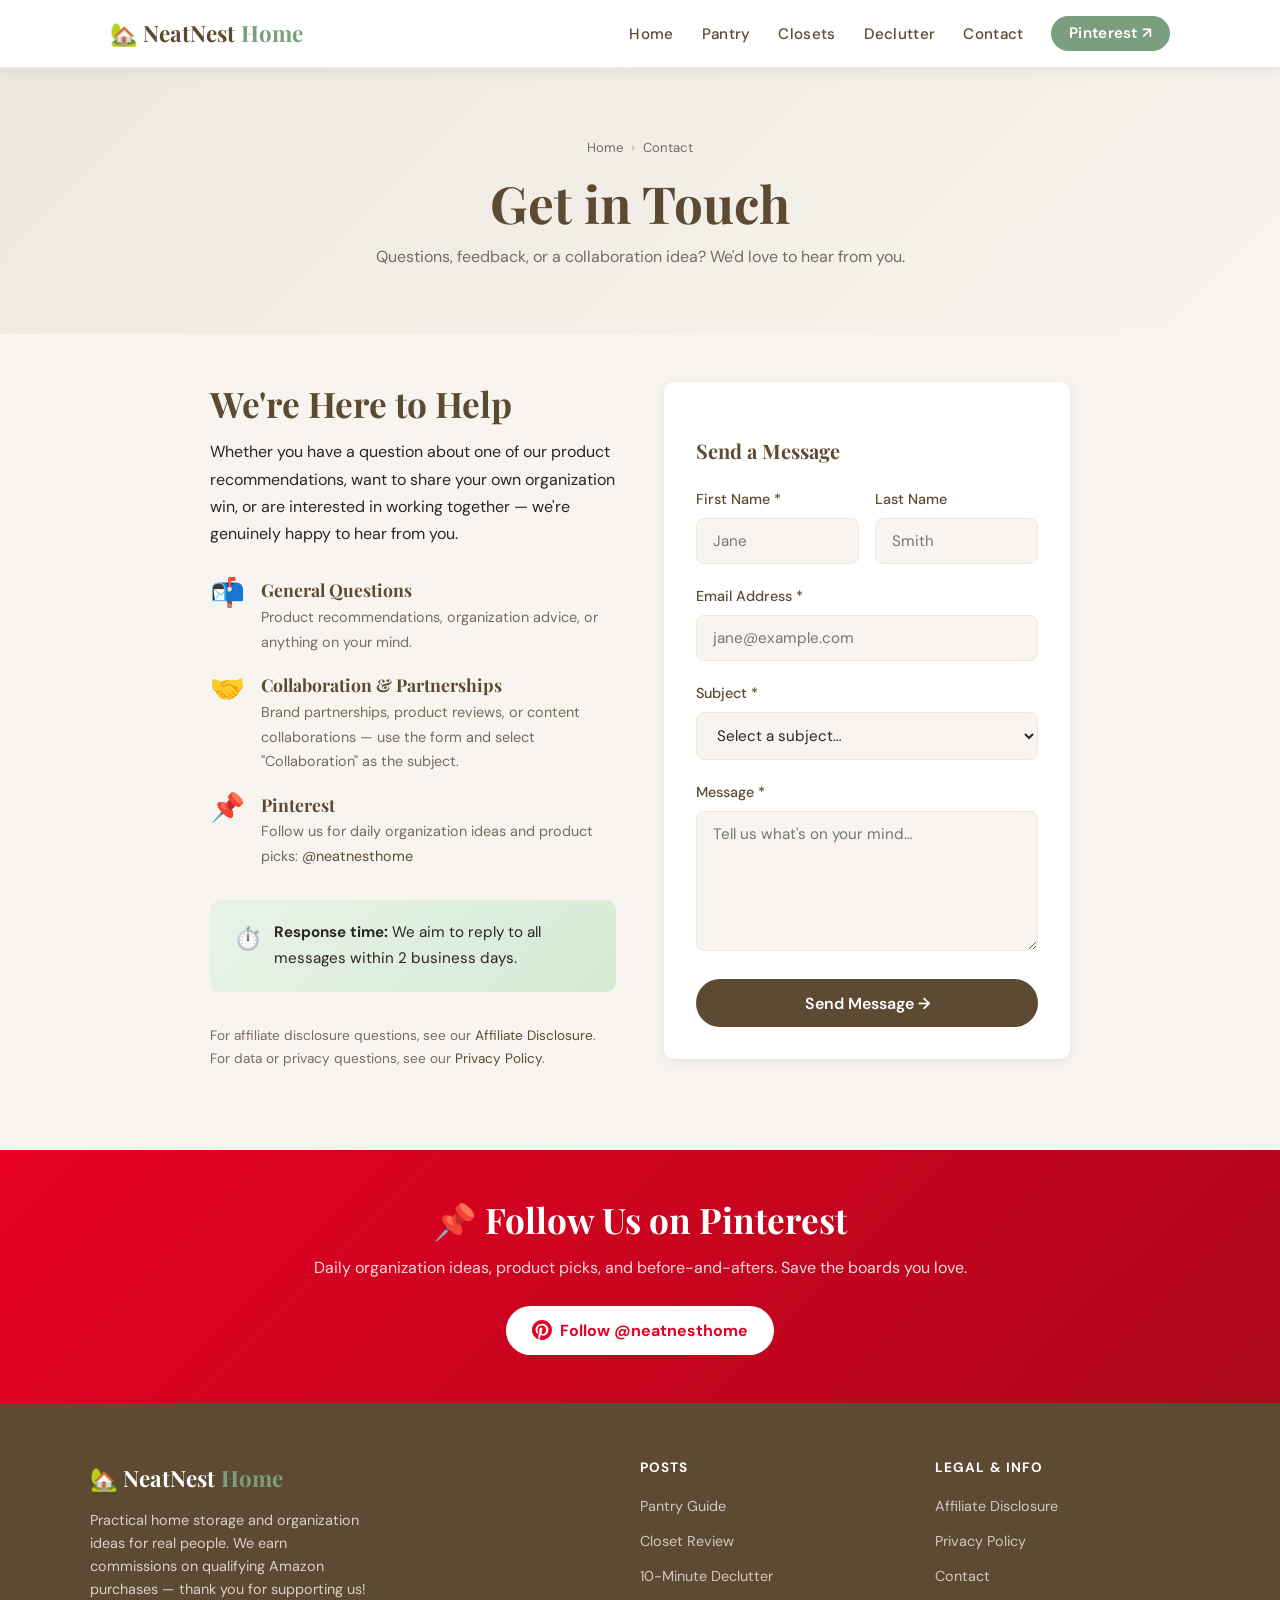
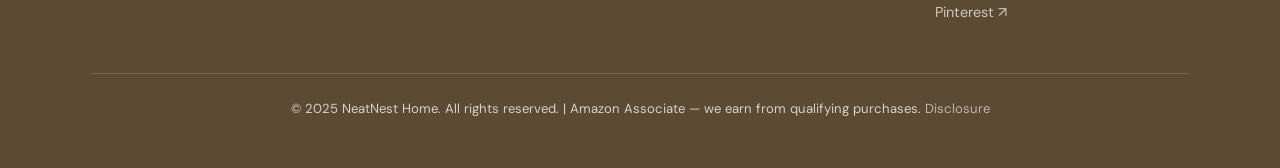
==== contact.html @ d8183313 "Rebuild complete website" ====
<!DOCTYPE html>
<html lang="en">
<head>
  <meta charset="UTF-8" />
  <meta name="viewport" content="width=device-width, initial-scale=1.0" />
  <title>Contact — NeatNest Home</title>
  <meta name="description" content="Get in touch with NeatNest Home. Questions, feedback, collaboration inquiries — we'd love to hear from you." />
  <link rel="stylesheet" href="styles.css" />
  <link rel="icon" href="data:image/svg+xml,<svg xmlns='http://www.w3.org/2000/svg' viewBox='0 0 100 100'><text y='.9em' font-size='90'>🏡</text></svg>" />
</head>
<body>

<!-- ── HEADER ── -->
<header class="site-header">
  <div class="nav-inner">
    <a href="index.html" class="logo">🏡 NeatNest <span>Home</span></a>
    <button class="hamburger" id="hamburger" aria-label="Toggle menu">
      <span></span><span></span><span></span>
    </button>
    <ul class="nav-links" id="navLinks">
      <li><a href="index.html">Home</a></li>
      <li><a href="posts/pantry-organization-guide.html">Pantry</a></li>
      <li><a href="posts/closet-system-review.html">Closets</a></li>
      <li><a href="posts/10-minute-declutter.html">Declutter</a></li>
      <li><a href="contact.html">Contact</a></li>
      <li><a href="https://pinterest.com/neatnesthome" target="_blank" rel="noopener" class="btn-nav">Pinterest ↗</a></li>
    </ul>
  </div>
</header>

<!-- ── PAGE HERO ── -->
<div class="page-hero">
  <div class="container--narrow">
    <div class="breadcrumb" style="justify-content:center;">
      <a href="index.html">Home</a>
      <span class="breadcrumb-sep">›</span>
      <span>Contact</span>
    </div>
    <h1>Get in Touch</h1>
    <p>Questions, feedback, or a collaboration idea? We'd love to hear from you.</p>
  </div>
</div>

<!-- ── CONTACT CONTENT ── -->
<div class="page-content">
  <div class="container" style="max-width:900px;">
    <div style="display:grid; grid-template-columns:1fr 1fr; gap:3rem; align-items:start;">

      <!-- Left: Info -->
      <div>
        <h2 style="margin-top:0;">We're Here to Help</h2>
        <p>Whether you have a question about one of our product recommendations, want to share your own organization win, or are interested in working together — we're genuinely happy to hear from you.</p>

        <div style="margin:2rem 0;">
          <div style="display:flex; gap:1rem; margin-bottom:1.25rem; align-items:flex-start;">
            <div style="font-size:1.75rem; flex-shrink:0; line-height:1;">📬</div>
            <div>
              <h4 style="margin-bottom:.25rem;">General Questions</h4>
              <p style="font-size:.9rem; color:var(--muted); margin:0;">Product recommendations, organization advice, or anything on your mind.</p>
            </div>
          </div>
          <div style="display:flex; gap:1rem; margin-bottom:1.25rem; align-items:flex-start;">
            <div style="font-size:1.75rem; flex-shrink:0; line-height:1;">🤝</div>
            <div>
              <h4 style="margin-bottom:.25rem;">Collaboration &amp; Partnerships</h4>
              <p style="font-size:.9rem; color:var(--muted); margin:0;">Brand partnerships, product reviews, or content collaborations — use the form and select "Collaboration" as the subject.</p>
            </div>
          </div>
          <div style="display:flex; gap:1rem; margin-bottom:1.25rem; align-items:flex-start;">
            <div style="font-size:1.75rem; flex-shrink:0; line-height:1;">📌</div>
            <div>
              <h4 style="margin-bottom:.25rem;">Pinterest</h4>
              <p style="font-size:.9rem; color:var(--muted); margin:0;">Follow us for daily organization ideas and product picks: <a href="https://pinterest.com/neatnesthome" target="_blank" rel="noopener">@neatnesthome</a></p>
            </div>
          </div>
        </div>

        <div class="tip-box">
          <span class="tip-box-icon">⏱️</span>
          <p><strong>Response time:</strong> We aim to reply to all messages within 2 business days.</p>
        </div>

        <div style="margin-top:2rem;">
          <p style="font-size:.85rem; color:var(--muted);">
            For affiliate disclosure questions, see our <a href="disclosure.html">Affiliate Disclosure</a>.<br>
            For data or privacy questions, see our <a href="privacy.html">Privacy Policy</a>.
          </p>
        </div>
      </div>

      <!-- Right: Form -->
      <div>
        <div class="contact-form">
          <h3 style="margin-bottom:1.5rem; font-size:1.25rem;">Send a Message</h3>
          <form action="https://formsubmit.co/neatnesthome@gmail.com" method="POST" id="contactForm">
            <!-- FormSubmit honeypot -->
            <input type="text" name="_honey" style="display:none" />
            <input type="hidden" name="_captcha" value="false" />
            <input type="hidden" name="_next" value="https://neatnesthome.github.io/contact.html?sent=true" />

            <div class="form-row">
              <div class="form-group">
                <label for="firstName">First Name *</label>
                <input type="text" id="firstName" name="first_name" required placeholder="Jane" />
              </div>
              <div class="form-group">
                <label for="lastName">Last Name</label>
                <input type="text" id="lastName" name="last_name" placeholder="Smith" />
              </div>
            </div>

            <div class="form-group">
              <label for="email">Email Address *</label>
              <input type="email" id="email" name="email" required placeholder="jane@example.com" />
            </div>

            <div class="form-group">
              <label for="subject">Subject *</label>
              <select id="subject" name="subject" required>
                <option value="" disabled selected>Select a subject…</option>
                <option value="General Question">General Question</option>
                <option value="Product Recommendation">Product Recommendation Request</option>
                <option value="Collaboration">Collaboration / Partnership</option>
                <option value="Content Feedback">Content Feedback</option>
                <option value="Other">Other</option>
              </select>
            </div>

            <div class="form-group">
              <label for="message">Message *</label>
              <textarea id="message" name="message" required placeholder="Tell us what's on your mind…"></textarea>
            </div>

            <button type="submit" class="btn btn-primary" style="width:100%; font-size:1rem; padding:.85rem;">
              Send Message →
            </button>
          </form>

          <!-- Success message (shown via URL param) -->
          <div id="successMsg" style="display:none; background:#e8f3e8; border-radius:8px; padding:1.25rem; text-align:center; margin-top:1rem;">
            <div style="font-size:2rem; margin-bottom:.5rem;">✅</div>
            <strong>Message sent!</strong><br>
            <span style="font-size:.9rem; color:var(--muted);">We'll get back to you within 2 business days.</span>
          </div>
        </div>
      </div>

    </div>
  </div>
</div>

<!-- ── PINTEREST ── -->
<section class="pinterest-strip">
  <div class="container">
    <h2>📌 Follow Us on Pinterest</h2>
    <p>Daily organization ideas, product picks, and before-and-afters. Save the boards you love.</p>
    <a href="https://pinterest.com/neatnesthome" target="_blank" rel="noopener" class="btn-pinterest">
      <svg width="20" height="20" viewBox="0 0 24 24" fill="currentColor"><path d="M12 0C5.373 0 0 5.373 0 12c0 5.084 3.163 9.426 7.627 11.174-.105-.949-.2-2.405.042-3.441.218-.937 1.407-5.965 1.407-5.965s-.359-.719-.359-1.782c0-1.668.967-2.914 2.171-2.914 1.023 0 1.518.769 1.518 1.69 0 1.029-.655 2.568-.994 3.995-.283 1.194.599 2.169 1.777 2.169 2.133 0 3.772-2.249 3.772-5.495 0-2.873-2.064-4.882-5.012-4.882-3.414 0-5.418 2.561-5.418 5.207 0 1.031.397 2.138.893 2.738a.36.36 0 0 1 .083.345l-.333 1.36c-.053.22-.174.267-.402.161-1.499-.698-2.436-2.889-2.436-4.649 0-3.785 2.75-7.262 7.929-7.262 4.163 0 7.398 2.967 7.398 6.931 0 4.136-2.607 7.464-6.227 7.464-1.216 0-2.359-.632-2.75-1.378l-.748 2.853c-.271 1.043-1.002 2.35-1.492 3.146C9.57 23.812 10.763 24 12 24c6.627 0 12-5.373 12-12S18.627 0 12 0z"/></svg>
      Follow @neatnesthome
    </a>
  </div>
</section>

<!-- ── FOOTER ── -->
<footer class="site-footer">
  <div class="footer-inner">
    <div class="footer-brand">
      <a href="index.html" class="logo" style="color:#fff;">🏡 NeatNest <span style="color:var(--sage);">Home</span></a>
      <p>Practical home storage and organization ideas for real people. We earn commissions on qualifying Amazon purchases — thank you for supporting us!</p>
    </div>
    <div class="footer-col">
      <h4>Posts</h4>
      <ul>
        <li><a href="posts/pantry-organization-guide.html">Pantry Guide</a></li>
        <li><a href="posts/closet-system-review.html">Closet Review</a></li>
        <li><a href="posts/10-minute-declutter.html">10-Minute Declutter</a></li>
      </ul>
    </div>
    <div class="footer-col">
      <h4>Legal &amp; Info</h4>
      <ul>
        <li><a href="disclosure.html">Affiliate Disclosure</a></li>
        <li><a href="privacy.html">Privacy Policy</a></li>
        <li><a href="contact.html">Contact</a></li>
        <li><a href="https://pinterest.com/neatnesthome" target="_blank" rel="noopener">Pinterest ↗</a></li>
      </ul>
    </div>
  </div>
  <div class="footer-bottom">
    <p>&copy; 2025 NeatNest Home. All rights reserved. | Amazon Associate — we earn from qualifying purchases. <a href="disclosure.html" style="color:rgba(255,255,255,.6);">Disclosure</a></p>
  </div>
</footer>

<script>
  const hamburger = document.getElementById('hamburger');
  const navLinks  = document.getElementById('navLinks');
  hamburger.addEventListener('click', () => {
    hamburger.classList.toggle('open');
    navLinks.classList.toggle('open');
  });

  // Show success message if redirected back after form submit
  if (new URLSearchParams(window.location.search).get('sent') === 'true') {
    document.getElementById('successMsg').style.display = 'block';
    document.getElementById('contactForm').style.display = 'none';
  }
</script>

<!-- Mobile: stack contact layout -->
<style>
  @media (max-width: 640px) {
    .page-content .container > div {
      grid-template-columns: 1fr !important;
    }
  }
</style>
</body>
</html>
---- styles.css ----
/* NeatNest Home — Shared Stylesheet */
@import url('https://fonts.googleapis.com/css2?family=Playfair+Display:ital,wght@0,400;0,600;0,700;1,400&family=DM+Sans:wght@300;400;500;600&display=swap');

:root {
  --cream:  #F8F5F0;
  --brown:  #5C4A32;
  --sage:   #7A9E7E;
  --warm:   #EDE8DF;
  --text:   #2D2520;
  --muted:  #7A6A5A;
  --white:  #FFFFFF;
  --shadow: 0 2px 12px rgba(92,74,50,.10);
  --radius: 10px;
}

*, *::before, *::after { box-sizing: border-box; margin: 0; padding: 0; }

html { scroll-behavior: smooth; }

body {
  font-family: 'DM Sans', sans-serif;
  background: var(--cream);
  color: var(--text);
  line-height: 1.7;
  font-size: 16px;
}

img { max-width: 100%; height: auto; display: block; }

a { color: var(--brown); text-decoration: none; transition: color .2s; }
a:hover { color: var(--sage); }

/* ── TYPOGRAPHY ── */
h1, h2, h3, h4 {
  font-family: 'Playfair Display', serif;
  color: var(--brown);
  line-height: 1.25;
}
h1 { font-size: clamp(2rem, 5vw, 3.2rem); }
h2 { font-size: clamp(1.5rem, 3.5vw, 2.2rem); }
h3 { font-size: clamp(1.2rem, 2.5vw, 1.6rem); }
h4 { font-size: 1.1rem; }
p  { margin-bottom: 1rem; }

/* ── LAYOUT ── */
.container { max-width: 1100px; margin: 0 auto; padding: 0 1.25rem; }
.container--narrow { max-width: 760px; margin: 0 auto; padding: 0 1.25rem; }

/* ── NAVIGATION ── */
.site-header {
  background: var(--white);
  border-bottom: 2px solid var(--warm);
  position: sticky;
  top: 0;
  z-index: 100;
  box-shadow: var(--shadow);
}
.nav-inner {
  display: flex;
  align-items: center;
  justify-content: space-between;
  padding: .9rem 1.25rem;
  max-width: 1100px;
  margin: 0 auto;
}
.logo {
  font-family: 'Playfair Display', serif;
  font-size: 1.4rem;
  font-weight: 700;
  color: var(--brown);
  display: flex;
  align-items: center;
  gap: .4rem;
}
.logo span { color: var(--sage); }
.nav-links { display: flex; align-items: center; gap: 1.75rem; list-style: none; }
.nav-links a {
  font-weight: 500;
  font-size: .95rem;
  color: var(--brown);
  letter-spacing: .02em;
}
.nav-links a:hover { color: var(--sage); }
.nav-links .btn-nav {
  background: var(--sage);
  color: var(--white) !important;
  padding: .45rem 1.1rem;
  border-radius: 50px;
  font-weight: 600;
}
.nav-links .btn-nav:hover { background: var(--brown); color: var(--white) !important; }

/* Hamburger */
.hamburger { display: none; flex-direction: column; gap: 5px; cursor: pointer; background: none; border: none; padding: .25rem; }
.hamburger span { display: block; width: 24px; height: 2px; background: var(--brown); border-radius: 2px; transition: all .3s; }
.hamburger.open span:nth-child(1) { transform: translateY(7px) rotate(45deg); }
.hamburger.open span:nth-child(2) { opacity: 0; }
.hamburger.open span:nth-child(3) { transform: translateY(-7px) rotate(-45deg); }

/* ── BUTTONS ── */
.btn {
  display: inline-block;
  padding: .75rem 1.75rem;
  border-radius: 50px;
  font-family: 'DM Sans', sans-serif;
  font-weight: 600;
  font-size: .95rem;
  cursor: pointer;
  border: none;
  transition: all .25s;
  text-align: center;
}
.btn-primary { background: var(--brown); color: var(--white); }
.btn-primary:hover { background: var(--sage); color: var(--white); }
.btn-secondary { background: var(--sage); color: var(--white); }
.btn-secondary:hover { background: var(--brown); color: var(--white); }
.btn-outline { background: transparent; color: var(--brown); border: 2px solid var(--brown); }
.btn-outline:hover { background: var(--brown); color: var(--white); }
.btn-amazon {
  background: #FF9900;
  color: #111;
  font-weight: 700;
  padding: .6rem 1.4rem;
  border-radius: 50px;
  display: inline-flex;
  align-items: center;
  gap: .5rem;
  font-size: .9rem;
}
.btn-amazon:hover { background: #e68900; color: #111; }

/* ── HERO ── */
.hero {
  background: linear-gradient(135deg, var(--warm) 0%, var(--cream) 60%);
  padding: 5rem 1.25rem 4rem;
  text-align: center;
}
.hero-eyebrow {
  display: inline-block;
  background: var(--sage);
  color: var(--white);
  font-size: .8rem;
  font-weight: 600;
  letter-spacing: .1em;
  text-transform: uppercase;
  padding: .35rem 1rem;
  border-radius: 50px;
  margin-bottom: 1.25rem;
}
.hero h1 { margin-bottom: 1.25rem; max-width: 700px; margin-left: auto; margin-right: auto; }
.hero p { font-size: 1.15rem; color: var(--muted); max-width: 560px; margin: 0 auto 2rem; }
.hero-actions { display: flex; gap: 1rem; justify-content: center; flex-wrap: wrap; }

/* ── SECTION ── */
section { padding: 4.5rem 1.25rem; }
.section-header { text-align: center; margin-bottom: 3rem; }
.section-header p { color: var(--muted); max-width: 500px; margin: .75rem auto 0; }

/* ── CARDS ── */
.card-grid { display: grid; gap: 1.75rem; }
.card-grid--3 { grid-template-columns: repeat(3, 1fr); }
.card-grid--2 { grid-template-columns: repeat(2, 1fr); }

.card {
  background: var(--white);
  border-radius: var(--radius);
  overflow: hidden;
  box-shadow: var(--shadow);
  transition: transform .25s, box-shadow .25s;
  display: flex;
  flex-direction: column;
}
.card:hover { transform: translateY(-4px); box-shadow: 0 8px 24px rgba(92,74,50,.15); }

.card-img {
  width: 100%;
  aspect-ratio: 16/9;
  object-fit: cover;
  background: var(--warm);
  display: flex;
  align-items: center;
  justify-content: center;
  font-size: 3rem;
}
.card-body { padding: 1.5rem; flex: 1; display: flex; flex-direction: column; }
.card-tag {
  font-size: .75rem;
  font-weight: 600;
  text-transform: uppercase;
  letter-spacing: .08em;
  color: var(--sage);
  margin-bottom: .5rem;
}
.card-body h3 { margin-bottom: .6rem; font-size: 1.2rem; }
.card-body p { color: var(--muted); font-size: .9rem; flex: 1; margin-bottom: 1rem; }
.card-footer { margin-top: auto; padding: 0 1.5rem 1.5rem; }

/* ── PRODUCT BOX ── */
.product-box {
  background: var(--white);
  border: 2px solid var(--warm);
  border-radius: var(--radius);
  padding: 1.5rem;
  margin: 1.75rem 0;
  display: flex;
  gap: 1.25rem;
  align-items: flex-start;
}
.product-box-icon { font-size: 2.5rem; flex-shrink: 0; }
.product-box-content { flex: 1; }
.product-box-content h4 { margin-bottom: .3rem; }
.product-box-content p { font-size: .9rem; color: var(--muted); margin-bottom: .75rem; }
.product-rating { color: #FF9900; font-size: .85rem; margin-bottom: .5rem; }

/* ── DISCLOSURE BANNER ── */
.disclosure-banner {
  background: var(--warm);
  border-left: 4px solid var(--sage);
  padding: .85rem 1.25rem;
  font-size: .85rem;
  color: var(--muted);
  margin-bottom: 2rem;
  border-radius: 0 var(--radius) var(--radius) 0;
}
.disclosure-banner a { color: var(--brown); font-weight: 600; }

/* ── POST LAYOUT ── */
.post-header {
  background: linear-gradient(135deg, var(--warm) 0%, var(--cream) 100%);
  padding: 3.5rem 1.25rem 3rem;
  text-align: center;
}
.post-header .post-meta {
  font-size: .85rem;
  color: var(--muted);
  margin-bottom: 1rem;
  display: flex;
  justify-content: center;
  gap: 1.25rem;
  flex-wrap: wrap;
}
.post-header h1 { max-width: 700px; margin: 0 auto .75rem; }
.post-intro { font-size: 1.1rem; color: var(--muted); max-width: 600px; margin: 0 auto; }

.post-body { padding: 3rem 1.25rem; }
.post-body .container--narrow { padding: 0 1.25rem; }

.post-body h2 { margin: 2.5rem 0 1rem; }
.post-body h3 { margin: 2rem 0 .75rem; }
.post-body ul, .post-body ol { padding-left: 1.5rem; margin-bottom: 1.25rem; }
.post-body li { margin-bottom: .5rem; }
.post-body blockquote {
  border-left: 4px solid var(--sage);
  padding: 1rem 1.5rem;
  background: var(--warm);
  border-radius: 0 var(--radius) var(--radius) 0;
  font-style: italic;
  color: var(--muted);
  margin: 1.5rem 0;
}

/* ── TIP BOX ── */
.tip-box {
  background: linear-gradient(135deg, #e8f3e8, #d5ebd5);
  border-radius: var(--radius);
  padding: 1.25rem 1.5rem;
  margin: 1.5rem 0;
  display: flex;
  gap: .75rem;
  align-items: flex-start;
}
.tip-box-icon { font-size: 1.4rem; flex-shrink: 0; }
.tip-box p { margin: 0; font-size: .95rem; }

/* ── RELATED POSTS ── */
.related-posts { background: var(--warm); padding: 3.5rem 1.25rem; }
.related-posts .section-header { margin-bottom: 2rem; }

/* ── ABOUT STRIP ── */
.about-strip {
  background: var(--brown);
  color: var(--white);
  text-align: center;
  padding: 4rem 1.25rem;
}
.about-strip h2 { color: var(--white); margin-bottom: 1rem; }
.about-strip p { color: rgba(255,255,255,.8); max-width: 560px; margin: 0 auto 1.75rem; }
.about-strip .btn-outline { border-color: var(--white); color: var(--white); }
.about-strip .btn-outline:hover { background: var(--white); color: var(--brown); }

/* ── PINTEREST STRIP ── */
.pinterest-strip {
  background: linear-gradient(135deg, #e60023 0%, #ad081b 100%);
  color: var(--white);
  text-align: center;
  padding: 3rem 1.25rem;
}
.pinterest-strip h2 { color: var(--white); margin-bottom: .75rem; }
.pinterest-strip p { color: rgba(255,255,255,.85); margin-bottom: 1.5rem; }
.btn-pinterest {
  background: var(--white);
  color: #e60023;
  font-weight: 700;
  display: inline-flex;
  align-items: center;
  gap: .5rem;
  padding: .7rem 1.6rem;
  border-radius: 50px;
}
.btn-pinterest:hover { background: var(--cream); color: #ad081b; }

/* ── FOOTER ── */
.site-footer {
  background: var(--brown);
  color: rgba(255,255,255,.75);
  padding: 3.5rem 1.25rem 2rem;
}
.footer-inner {
  max-width: 1100px;
  margin: 0 auto;
  display: grid;
  grid-template-columns: 2fr 1fr 1fr;
  gap: 2.5rem;
  margin-bottom: 2.5rem;
}
.footer-brand .logo { color: var(--white); margin-bottom: .75rem; }
.footer-brand p { font-size: .9rem; line-height: 1.6; max-width: 280px; }
.footer-col h4 {
  font-family: 'DM Sans', sans-serif;
  color: var(--white);
  font-size: .85rem;
  text-transform: uppercase;
  letter-spacing: .08em;
  margin-bottom: 1rem;
}
.footer-col ul { list-style: none; }
.footer-col li { margin-bottom: .5rem; }
.footer-col a { color: rgba(255,255,255,.7); font-size: .9rem; }
.footer-col a:hover { color: var(--white); }
.footer-bottom {
  border-top: 1px solid rgba(255,255,255,.15);
  padding-top: 1.5rem;
  text-align: center;
  font-size: .82rem;
  max-width: 1100px;
  margin: 0 auto;
}

/* ── UTILITY PAGES ── */
.page-hero {
  background: linear-gradient(135deg, var(--warm) 0%, var(--cream) 100%);
  text-align: center;
  padding: 3.5rem 1.25rem 3rem;
}
.page-hero h1 { margin-bottom: .5rem; }
.page-hero p { color: var(--muted); }
.page-content { padding: 3rem 1.25rem 4rem; }
.page-content h2 { margin: 2rem 0 .75rem; }
.page-content h3 { margin: 1.5rem 0 .5rem; }
.page-content ul, .page-content ol { padding-left: 1.5rem; margin-bottom: 1rem; }
.page-content li { margin-bottom: .4rem; }

/* ── CONTACT FORM ── */
.contact-form { background: var(--white); border-radius: var(--radius); padding: 2rem; box-shadow: var(--shadow); }
.form-group { margin-bottom: 1.25rem; }
.form-group label { display: block; font-weight: 500; font-size: .9rem; margin-bottom: .4rem; color: var(--brown); }
.form-group input,
.form-group textarea,
.form-group select {
  width: 100%;
  padding: .75rem 1rem;
  border: 1.5px solid var(--warm);
  border-radius: 8px;
  font-family: 'DM Sans', sans-serif;
  font-size: .95rem;
  background: var(--cream);
  color: var(--text);
  transition: border-color .2s;
}
.form-group input:focus,
.form-group textarea:focus { outline: none; border-color: var(--sage); }
.form-group textarea { resize: vertical; min-height: 140px; }
.form-row { display: grid; grid-template-columns: 1fr 1fr; gap: 1rem; }

/* ── BREADCRUMB ── */
.breadcrumb {
  font-size: .82rem;
  color: var(--muted);
  padding: .75rem 0;
  display: flex;
  gap: .5rem;
  align-items: center;
}
.breadcrumb a { color: var(--muted); }
.breadcrumb a:hover { color: var(--brown); }
.breadcrumb-sep { opacity: .5; }

/* ── RESPONSIVE ── */
@media (max-width: 900px) {
  .card-grid--3 { grid-template-columns: repeat(2, 1fr); }
  .footer-inner { grid-template-columns: 1fr 1fr; }
  .footer-brand { grid-column: 1 / -1; }
}

@media (max-width: 640px) {
  .nav-links {
    display: none;
    position: absolute;
    top: 100%;
    left: 0;
    right: 0;
    background: var(--white);
    flex-direction: column;
    padding: 1.25rem;
    border-bottom: 2px solid var(--warm);
    box-shadow: var(--shadow);
    gap: .9rem;
  }
  .nav-links.open { display: flex; }
  .hamburger { display: flex; }
  .site-header { position: relative; }
  .card-grid--3 { grid-template-columns: 1fr; }
  .card-grid--2 { grid-template-columns: 1fr; }
  .footer-inner { grid-template-columns: 1fr; gap: 2rem; }
  .hero { padding: 3rem 1.25rem 2.5rem; }
  .product-box { flex-direction: column; }
  .form-row { grid-template-columns: 1fr; }
  .post-header { padding: 2.5rem 1.25rem; }
}
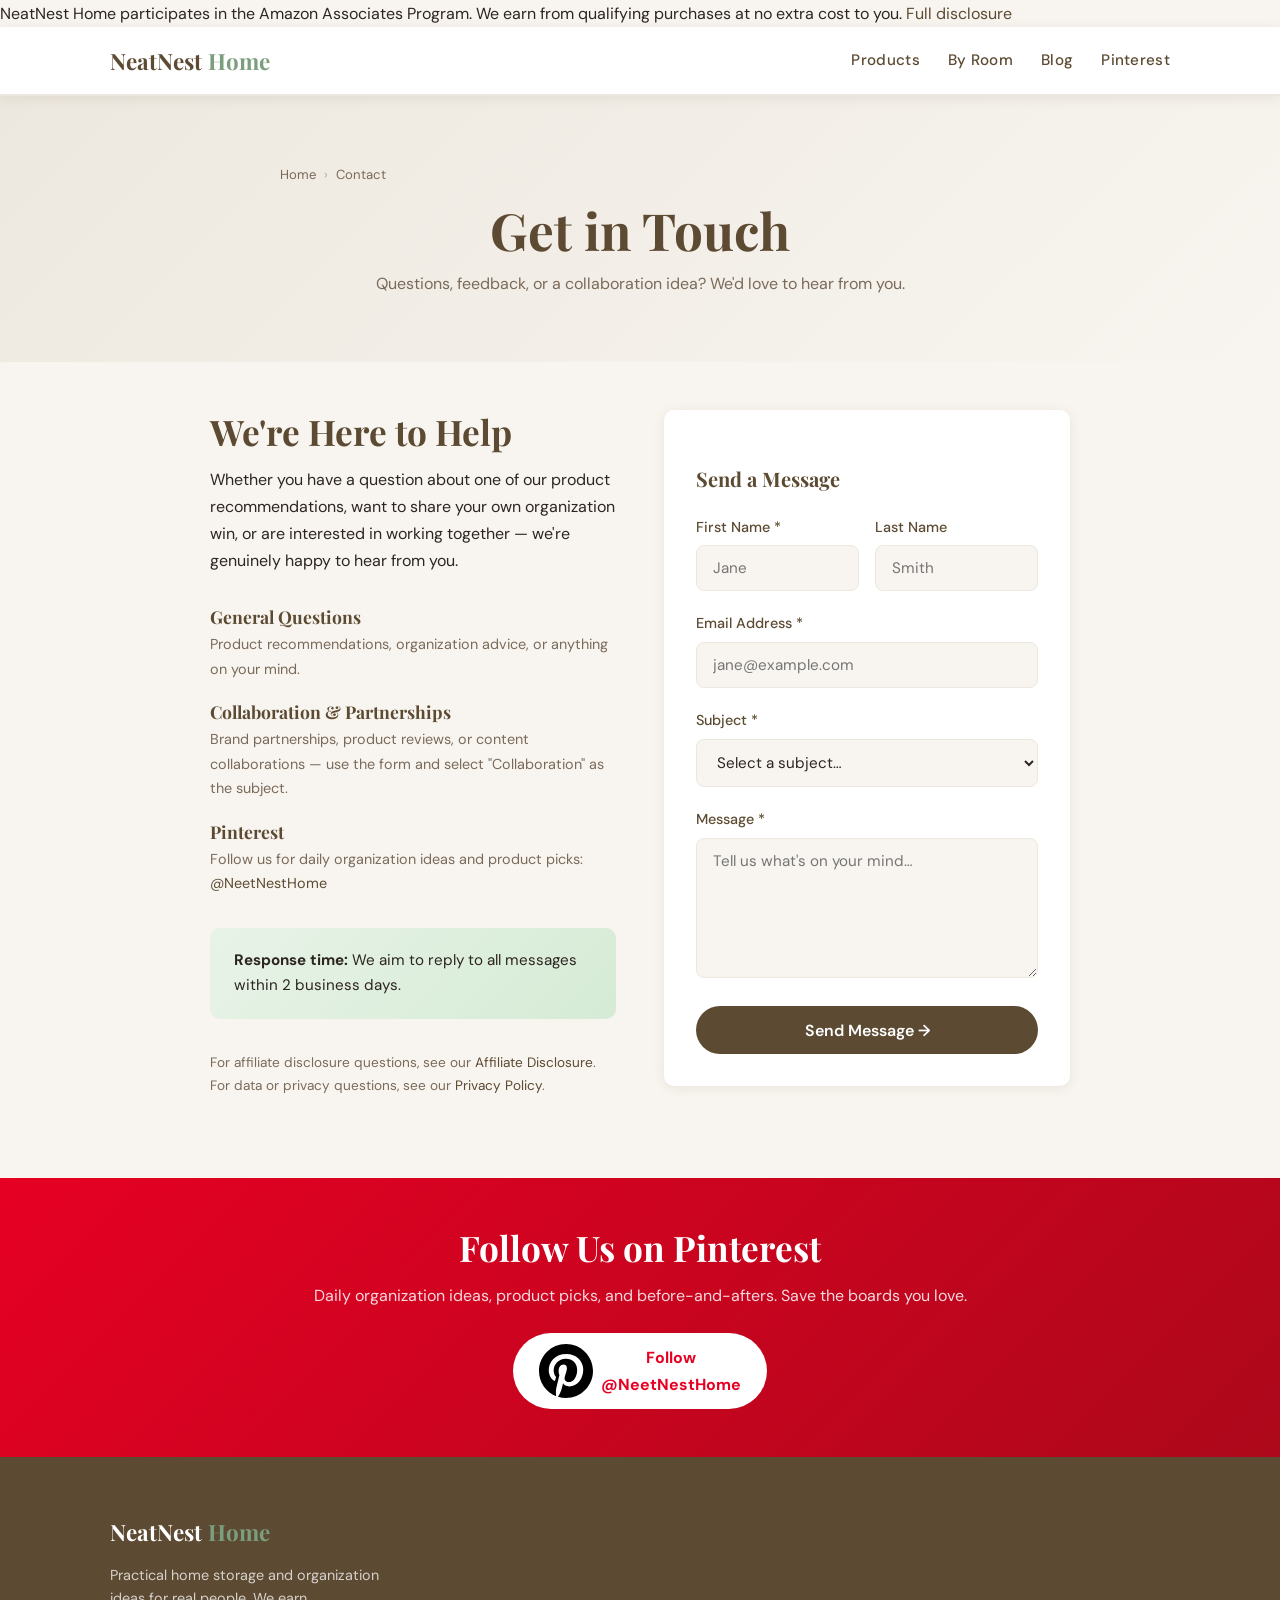
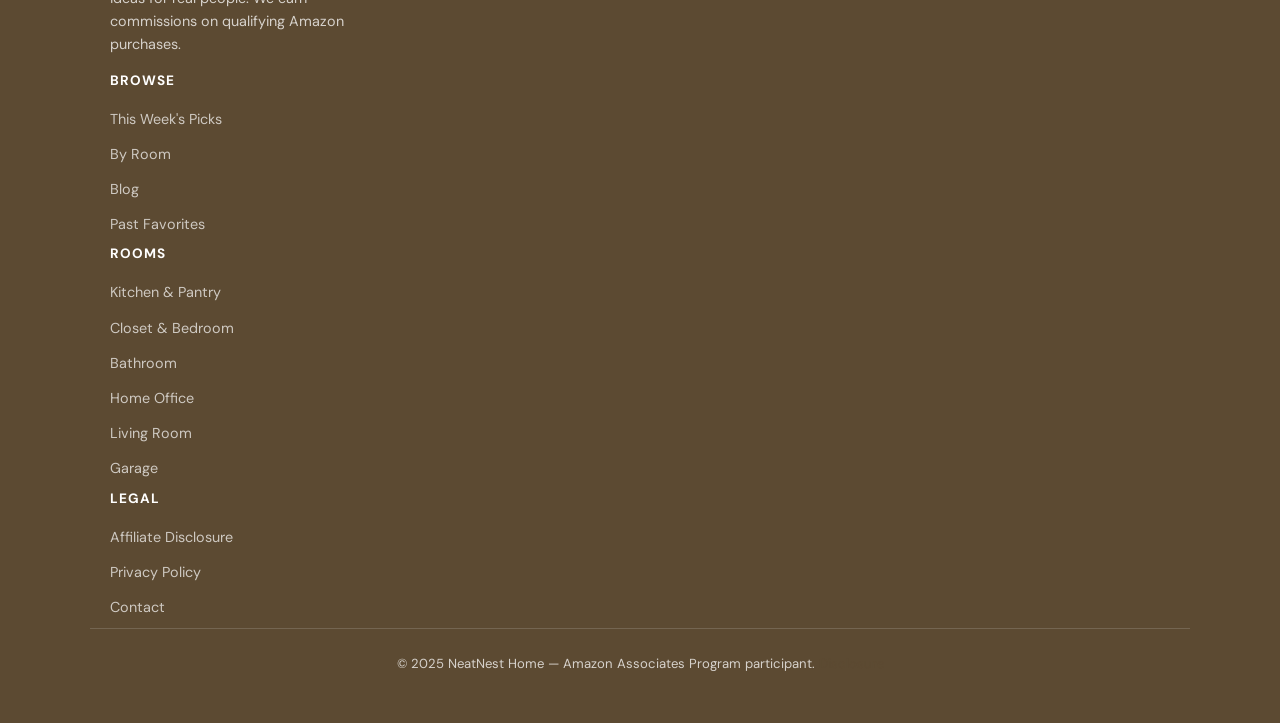
==== commit 57c7cafa: "Complete site rebuild with room pages and product cards" ====
--- a/contact.html
+++ b/contact.html
@@ -6,34 +6,31 @@
   <title>Contact — NeatNest Home</title>
   <meta name="description" content="Get in touch with NeatNest Home. Questions, feedback, collaboration inquiries — we'd love to hear from you." />
   <link rel="stylesheet" href="styles.css" />
-  <link rel="icon" href="data:image/svg+xml,<svg xmlns='http://www.w3.org/2000/svg' viewBox='0 0 100 100'><text y='.9em' font-size='90'>🏡</text></svg>" />
 </head>
 <body>
 
-<!-- ── HEADER ── -->
+<div class="disclosure-top">
+  NeatNest Home participates in the Amazon Associates Program. We earn from qualifying purchases at no extra cost to you. <a href="disclosure.html">Full disclosure</a>
+</div>
+
 <header class="site-header">
   <div class="nav-inner">
-    <a href="index.html" class="logo">🏡 NeatNest <span>Home</span></a>
-    <button class="hamburger" id="hamburger" aria-label="Toggle menu">
-      <span></span><span></span><span></span>
-    </button>
-    <ul class="nav-links" id="navLinks">
-      <li><a href="index.html">Home</a></li>
-      <li><a href="posts/pantry-organization-guide.html">Pantry</a></li>
-      <li><a href="posts/closet-system-review.html">Closets</a></li>
-      <li><a href="posts/10-minute-declutter.html">Declutter</a></li>
-      <li><a href="contact.html">Contact</a></li>
-      <li><a href="https://pinterest.com/neatnesthome" target="_blank" rel="noopener" class="btn-nav">Pinterest ↗</a></li>
-    </ul>
+    <a href="index.html" class="logo">NeatNest <span>Home</span></a>
+    <button class="hamburger" id="hamburger" aria-label="Toggle navigation"><span></span><span></span><span></span></button>
+    <nav class="nav-links" id="navLinks">
+      <a href="index.html#products">Products</a>
+      <a href="index.html#rooms">By Room</a>
+      <a href="index.html#blog">Blog</a>
+      <a href="https://pinterest.com/NeetNestHome" target="_blank" rel="noopener" class="nav-pinterest">Pinterest</a>
+    </nav>
   </div>
 </header>
 
-<!-- ── PAGE HERO ── -->
 <div class="page-hero">
   <div class="container--narrow">
-    <div class="breadcrumb" style="justify-content:center;">
+    <div class="breadcrumb">
       <a href="index.html">Home</a>
-      <span class="breadcrumb-sep">›</span>
+      <span class="breadcrumb-sep">&rsaquo;</span>
       <span>Contact</span>
     </div>
     <h1>Get in Touch</h1>
@@ -41,42 +38,36 @@
   </div>
 </div>
 
-<!-- ── CONTACT CONTENT ── -->
 <div class="page-content">
   <div class="container" style="max-width:900px;">
     <div style="display:grid; grid-template-columns:1fr 1fr; gap:3rem; align-items:start;">
 
-      <!-- Left: Info -->
       <div>
         <h2 style="margin-top:0;">We're Here to Help</h2>
         <p>Whether you have a question about one of our product recommendations, want to share your own organization win, or are interested in working together — we're genuinely happy to hear from you.</p>
 
         <div style="margin:2rem 0;">
           <div style="display:flex; gap:1rem; margin-bottom:1.25rem; align-items:flex-start;">
-            <div style="font-size:1.75rem; flex-shrink:0; line-height:1;">📬</div>
             <div>
               <h4 style="margin-bottom:.25rem;">General Questions</h4>
               <p style="font-size:.9rem; color:var(--muted); margin:0;">Product recommendations, organization advice, or anything on your mind.</p>
             </div>
           </div>
           <div style="display:flex; gap:1rem; margin-bottom:1.25rem; align-items:flex-start;">
-            <div style="font-size:1.75rem; flex-shrink:0; line-height:1;">🤝</div>
             <div>
               <h4 style="margin-bottom:.25rem;">Collaboration &amp; Partnerships</h4>
               <p style="font-size:.9rem; color:var(--muted); margin:0;">Brand partnerships, product reviews, or content collaborations — use the form and select "Collaboration" as the subject.</p>
             </div>
           </div>
           <div style="display:flex; gap:1rem; margin-bottom:1.25rem; align-items:flex-start;">
-            <div style="font-size:1.75rem; flex-shrink:0; line-height:1;">📌</div>
             <div>
               <h4 style="margin-bottom:.25rem;">Pinterest</h4>
-              <p style="font-size:.9rem; color:var(--muted); margin:0;">Follow us for daily organization ideas and product picks: <a href="https://pinterest.com/neatnesthome" target="_blank" rel="noopener">@neatnesthome</a></p>
+              <p style="font-size:.9rem; color:var(--muted); margin:0;">Follow us for daily organization ideas and product picks: <a href="https://pinterest.com/NeetNestHome" target="_blank" rel="noopener">@NeetNestHome</a></p>
             </div>
           </div>
         </div>
 
         <div class="tip-box">
-          <span class="tip-box-icon">⏱️</span>
           <p><strong>Response time:</strong> We aim to reply to all messages within 2 business days.</p>
         </div>
 
@@ -88,12 +79,10 @@
         </div>
       </div>
 
-      <!-- Right: Form -->
       <div>
         <div class="contact-form">
           <h3 style="margin-bottom:1.5rem; font-size:1.25rem;">Send a Message</h3>
           <form action="https://formsubmit.co/neatnesthome@gmail.com" method="POST" id="contactForm">
-            <!-- FormSubmit honeypot -->
             <input type="text" name="_honey" style="display:none" />
             <input type="hidden" name="_captcha" value="false" />
             <input type="hidden" name="_next" value="https://neatnesthome.github.io/contact.html?sent=true" />
@@ -117,7 +106,7 @@
             <div class="form-group">
               <label for="subject">Subject *</label>
               <select id="subject" name="subject" required>
-                <option value="" disabled selected>Select a subject…</option>
+                <option value="" disabled selected>Select a subject&hellip;</option>
                 <option value="General Question">General Question</option>
                 <option value="Product Recommendation">Product Recommendation Request</option>
                 <option value="Collaboration">Collaboration / Partnership</option>
@@ -128,17 +117,15 @@
 
             <div class="form-group">
               <label for="message">Message *</label>
-              <textarea id="message" name="message" required placeholder="Tell us what's on your mind…"></textarea>
+              <textarea id="message" name="message" required placeholder="Tell us what's on your mind&hellip;"></textarea>
             </div>
 
             <button type="submit" class="btn btn-primary" style="width:100%; font-size:1rem; padding:.85rem;">
-              Send Message →
+              Send Message &rarr;
             </button>
           </form>
 
-          <!-- Success message (shown via URL param) -->
           <div id="successMsg" style="display:none; background:#e8f3e8; border-radius:8px; padding:1.25rem; text-align:center; margin-top:1rem;">
-            <div style="font-size:2rem; margin-bottom:.5rem;">✅</div>
             <strong>Message sent!</strong><br>
             <span style="font-size:.9rem; color:var(--muted);">We'll get back to you within 2 business days.</span>
           </div>
@@ -149,64 +136,70 @@
   </div>
 </div>
 
-<!-- ── PINTEREST ── -->
-<section class="pinterest-strip">
+<div class="pinterest-strip">
   <div class="container">
-    <h2>📌 Follow Us on Pinterest</h2>
+    <h2>Follow Us on Pinterest</h2>
     <p>Daily organization ideas, product picks, and before-and-afters. Save the boards you love.</p>
-    <a href="https://pinterest.com/neatnesthome" target="_blank" rel="noopener" class="btn-pinterest">
-      <svg width="20" height="20" viewBox="0 0 24 24" fill="currentColor"><path d="M12 0C5.373 0 0 5.373 0 12c0 5.084 3.163 9.426 7.627 11.174-.105-.949-.2-2.405.042-3.441.218-.937 1.407-5.965 1.407-5.965s-.359-.719-.359-1.782c0-1.668.967-2.914 2.171-2.914 1.023 0 1.518.769 1.518 1.69 0 1.029-.655 2.568-.994 3.995-.283 1.194.599 2.169 1.777 2.169 2.133 0 3.772-2.249 3.772-5.495 0-2.873-2.064-4.882-5.012-4.882-3.414 0-5.418 2.561-5.418 5.207 0 1.031.397 2.138.893 2.738a.36.36 0 0 1 .083.345l-.333 1.36c-.053.22-.174.267-.402.161-1.499-.698-2.436-2.889-2.436-4.649 0-3.785 2.75-7.262 7.929-7.262 4.163 0 7.398 2.967 7.398 6.931 0 4.136-2.607 7.464-6.227 7.464-1.216 0-2.359-.632-2.75-1.378l-.748 2.853c-.271 1.043-1.002 2.35-1.492 3.146C9.57 23.812 10.763 24 12 24c6.627 0 12-5.373 12-12S18.627 0 12 0z"/></svg>
-      Follow @neatnesthome
+    <a href="https://pinterest.com/NeetNestHome" target="_blank" rel="noopener" class="btn-pinterest">
+      <svg viewBox="0 0 24 24"><path d="M12 0C5.373 0 0 5.373 0 12c0 5.084 3.163 9.426 7.627 11.174-.105-.949-.2-2.405.042-3.441.218-.937 1.407-5.965 1.407-5.965s-.359-.719-.359-1.782c0-1.668.967-2.914 2.171-2.914 1.023 0 1.518.769 1.518 1.69 0 1.029-.655 2.568-.994 3.995-.283 1.194.599 2.169 1.777 2.169 2.133 0 3.772-2.249 3.772-5.495 0-2.873-2.064-4.882-5.012-4.882-3.414 0-5.418 2.561-5.418 5.207 0 1.031.397 2.138.893 2.738a.36.36 0 01.083.345l-.333 1.36c-.053.22-.174.267-.402.161-1.499-.698-2.436-2.889-2.436-4.649 0-3.785 2.75-7.262 7.929-7.262 4.163 0 7.398 2.967 7.398 6.931 0 4.136-2.607 7.464-6.227 7.464-1.216 0-2.359-.632-2.75-1.378l-.748 2.853c-.271 1.043-1.002 2.35-1.492 3.146C9.57 23.812 10.763 24 12 24c6.627 0 12-5.373 12-12S18.627 0 12 0z"/></svg>
+      Follow @NeetNestHome
     </a>
   </div>
-</section>
-
-<!-- ── FOOTER ── -->
+</div>
+
 <footer class="site-footer">
-  <div class="footer-inner">
+  <div class="container footer-grid">
     <div class="footer-brand">
-      <a href="index.html" class="logo" style="color:#fff;">🏡 NeatNest <span style="color:var(--sage);">Home</span></a>
-      <p>Practical home storage and organization ideas for real people. We earn commissions on qualifying Amazon purchases — thank you for supporting us!</p>
+      <a href="index.html" class="logo logo-white">NeatNest <span>Home</span></a>
+      <p>Practical home storage and organization ideas for real people. We earn commissions on qualifying Amazon purchases.</p>
     </div>
     <div class="footer-col">
-      <h4>Posts</h4>
+      <h4>Browse</h4>
       <ul>
-        <li><a href="posts/pantry-organization-guide.html">Pantry Guide</a></li>
-        <li><a href="posts/closet-system-review.html">Closet Review</a></li>
-        <li><a href="posts/10-minute-declutter.html">10-Minute Declutter</a></li>
+        <li><a href="index.html#products">This Week's Picks</a></li>
+        <li><a href="index.html#rooms">By Room</a></li>
+        <li><a href="index.html#blog">Blog</a></li>
+        <li><a href="index.html#archive">Past Favorites</a></li>
       </ul>
     </div>
     <div class="footer-col">
-      <h4>Legal &amp; Info</h4>
+      <h4>Rooms</h4>
+      <ul>
+        <li><a href="rooms/kitchen.html">Kitchen &amp; Pantry</a></li>
+        <li><a href="rooms/closet.html">Closet &amp; Bedroom</a></li>
+        <li><a href="rooms/bathroom.html">Bathroom</a></li>
+        <li><a href="rooms/office.html">Home Office</a></li>
+        <li><a href="rooms/living-room.html">Living Room</a></li>
+        <li><a href="rooms/garage.html">Garage</a></li>
+      </ul>
+    </div>
+    <div class="footer-col">
+      <h4>Legal</h4>
       <ul>
         <li><a href="disclosure.html">Affiliate Disclosure</a></li>
         <li><a href="privacy.html">Privacy Policy</a></li>
         <li><a href="contact.html">Contact</a></li>
-        <li><a href="https://pinterest.com/neatnesthome" target="_blank" rel="noopener">Pinterest ↗</a></li>
       </ul>
     </div>
   </div>
   <div class="footer-bottom">
-    <p>&copy; 2025 NeatNest Home. All rights reserved. | Amazon Associate — we earn from qualifying purchases. <a href="disclosure.html" style="color:rgba(255,255,255,.6);">Disclosure</a></p>
+    <div class="container">
+      <p>&copy; 2025 NeatNest Home &mdash; Amazon Associates Program participant. <a href="disclosure.html">Disclosure</a></p>
+    </div>
   </div>
 </footer>
 
 <script>
   const hamburger = document.getElementById('hamburger');
   const navLinks  = document.getElementById('navLinks');
-  hamburger.addEventListener('click', () => {
-    hamburger.classList.toggle('open');
-    navLinks.classList.toggle('open');
-  });
-
-  // Show success message if redirected back after form submit
+  hamburger.addEventListener('click', () => { hamburger.classList.toggle('open'); navLinks.classList.toggle('open'); });
+
   if (new URLSearchParams(window.location.search).get('sent') === 'true') {
     document.getElementById('successMsg').style.display = 'block';
     document.getElementById('contactForm').style.display = 'none';
   }
 </script>
 
-<!-- Mobile: stack contact layout -->
 <style>
   @media (max-width: 640px) {
     .page-content .container > div {
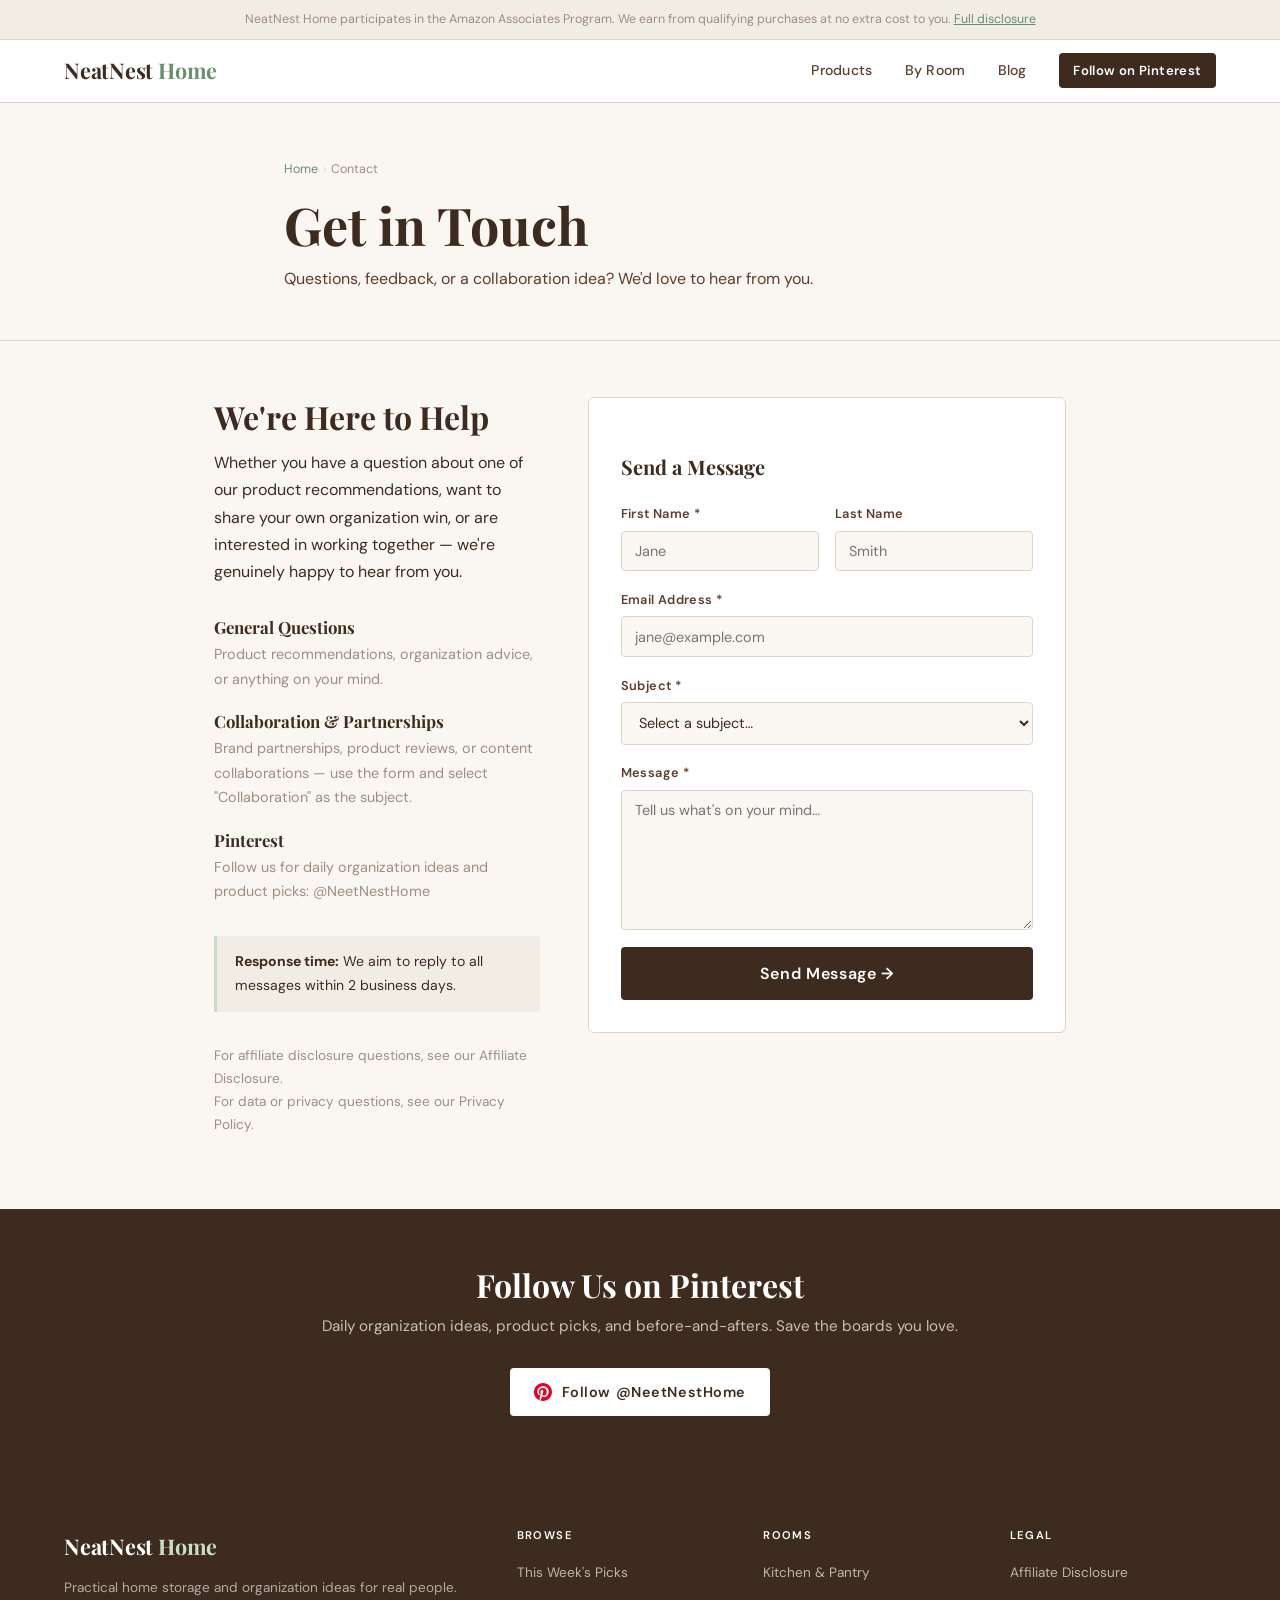
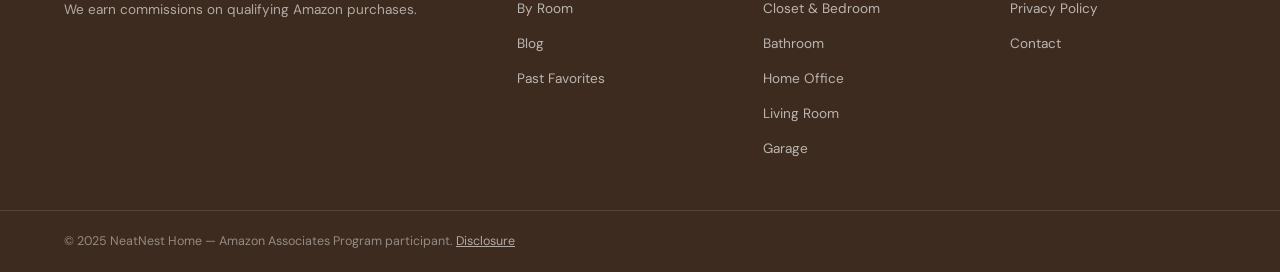
==== commit 7efe058f: "Editorial text-based redesign - professional and clean Complete site rebuild: cream/brown/sage edito" ====
--- a/contact.html
+++ b/contact.html
@@ -21,7 +21,7 @@
       <a href="index.html#products">Products</a>
       <a href="index.html#rooms">By Room</a>
       <a href="index.html#blog">Blog</a>
-      <a href="https://pinterest.com/NeetNestHome" target="_blank" rel="noopener" class="nav-pinterest">Pinterest</a>
+      <a href="https://pinterest.com/NeetNestHome" target="_blank" rel="noopener" class="nav-pinterest">Follow on Pinterest</a>
     </nav>
   </div>
 </header>
--- a/styles.css
+++ b/styles.css
@@ -1,429 +1,724 @@
-/* NeatNest Home — Shared Stylesheet */
-@import url('https://fonts.googleapis.com/css2?family=Playfair+Display:ital,wght@0,400;0,600;0,700;1,400&family=DM+Sans:wght@300;400;500;600&display=swap');
+/* ============================================================
+   NeatNest Home — Editorial Design System
+   Fonts: Playfair Display (headings), DM Sans (body)
+   ============================================================ */
+
+@import url('https://fonts.googleapis.com/css2?family=Playfair+Display:wght@400;600;700&family=DM+Sans:wght@300;400;500;600&display=swap');
+
+/* ── Reset & Base ──────────────────────────────────────────── */
+*, *::before, *::after { box-sizing: border-box; margin: 0; padding: 0; }
 
 :root {
-  --cream:  #F8F5F0;
-  --brown:  #5C4A32;
-  --sage:   #7A9E7E;
-  --warm:   #EDE8DF;
-  --text:   #2D2520;
-  --muted:  #7A6A5A;
-  --white:  #FFFFFF;
-  --shadow: 0 2px 12px rgba(92,74,50,.10);
-  --radius: 10px;
-}
-
-*, *::before, *::after { box-sizing: border-box; margin: 0; padding: 0; }
+  --cream:      #FAF7F2;
+  --cream-mid:  #F2EDE4;
+  --bar-tan:    #EDE8DF;
+  --bar-sage:   #C8DECA;
+  --brown:      #3D2B1F;
+  --brown-mid:  #5C3D2E;
+  --brown-light:#8C7B6E;
+  --sage:       #6B8F71;
+  --sage-dark:  #4E6B52;
+  --muted:      #9E8E82;
+  --border:     #DDD5C8;
+  --white:      #FFFFFF;
+  --font-serif: 'Playfair Display', Georgia, serif;
+  --font-sans:  'DM Sans', system-ui, sans-serif;
+}
 
 html { scroll-behavior: smooth; }
 
 body {
-  font-family: 'DM Sans', sans-serif;
+  font-family: var(--font-sans);
+  font-size: 1rem;
+  line-height: 1.7;
+  color: var(--brown);
   background: var(--cream);
-  color: var(--text);
-  line-height: 1.7;
-  font-size: 16px;
-}
-
-img { max-width: 100%; height: auto; display: block; }
-
-a { color: var(--brown); text-decoration: none; transition: color .2s; }
-a:hover { color: var(--sage); }
-
-/* ── TYPOGRAPHY ── */
+}
+
+img { max-width: 100%; display: block; }
+a { color: inherit; text-decoration: none; }
+ul { list-style: none; }
+
+/* ── Typography ────────────────────────────────────────────── */
 h1, h2, h3, h4 {
-  font-family: 'Playfair Display', serif;
+  font-family: var(--font-serif);
+  font-weight: 700;
+  line-height: 1.25;
   color: var(--brown);
-  line-height: 1.25;
-}
-h1 { font-size: clamp(2rem, 5vw, 3.2rem); }
-h2 { font-size: clamp(1.5rem, 3.5vw, 2.2rem); }
-h3 { font-size: clamp(1.2rem, 2.5vw, 1.6rem); }
-h4 { font-size: 1.1rem; }
-p  { margin-bottom: 1rem; }
-
-/* ── LAYOUT ── */
-.container { max-width: 1100px; margin: 0 auto; padding: 0 1.25rem; }
-.container--narrow { max-width: 760px; margin: 0 auto; padding: 0 1.25rem; }
-
-/* ── NAVIGATION ── */
+}
+h1 { font-size: clamp(2rem, 5vw, 3.25rem); }
+h2 { font-size: clamp(1.5rem, 3vw, 2rem); }
+h3 { font-size: 1.3rem; }
+h4 { font-size: 1.05rem; }
+
+p { margin-bottom: 1rem; }
+p:last-child { margin-bottom: 0; }
+
+/* ── Layout ────────────────────────────────────────────────── */
+.container        { max-width: 1200px; margin: 0 auto; padding: 0 1.5rem; }
+.container--narrow{ max-width: 760px;  margin: 0 auto; padding: 0 1.5rem; }
+
+/* ── Disclosure Banner ─────────────────────────────────────── */
+.disclosure-top {
+  background: var(--cream-mid);
+  border-bottom: 1px solid var(--border);
+  padding: .55rem 1.5rem;
+  font-size: .78rem;
+  color: var(--muted);
+  text-align: center;
+}
+.disclosure-top a { color: var(--sage); text-decoration: underline; }
+
+/* ── Navigation ────────────────────────────────────────────── */
 .site-header {
-  background: var(--white);
-  border-bottom: 2px solid var(--warm);
   position: sticky;
   top: 0;
   z-index: 100;
-  box-shadow: var(--shadow);
+  background: var(--white);
+  border-bottom: 1px solid var(--border);
 }
 .nav-inner {
+  max-width: 1200px;
+  margin: 0 auto;
+  padding: 0 1.5rem;
+  height: 62px;
   display: flex;
   align-items: center;
   justify-content: space-between;
-  padding: .9rem 1.25rem;
-  max-width: 1100px;
-  margin: 0 auto;
 }
 .logo {
-  font-family: 'Playfair Display', serif;
-  font-size: 1.4rem;
+  font-family: var(--font-serif);
+  font-size: 1.35rem;
   font-weight: 700;
   color: var(--brown);
+  letter-spacing: -.01em;
+}
+.logo span { color: var(--sage); }
+.logo-white { color: var(--white); }
+.logo-white span { color: var(--bar-sage); }
+
+.nav-links {
   display: flex;
   align-items: center;
-  gap: .4rem;
-}
-.logo span { color: var(--sage); }
-.nav-links { display: flex; align-items: center; gap: 1.75rem; list-style: none; }
+  gap: 2rem;
+}
 .nav-links a {
+  font-size: .88rem;
   font-weight: 500;
-  font-size: .95rem;
-  color: var(--brown);
+  color: var(--brown-mid);
   letter-spacing: .02em;
+  transition: color .2s;
 }
 .nav-links a:hover { color: var(--sage); }
-.nav-links .btn-nav {
-  background: var(--sage);
-  color: var(--white) !important;
-  padding: .45rem 1.1rem;
-  border-radius: 50px;
-  font-weight: 600;
-}
-.nav-links .btn-nav:hover { background: var(--brown); color: var(--white) !important; }
+.nav-links .nav-pinterest {
+  background: var(--brown);
+  color: var(--white);
+  padding: .4rem .9rem;
+  border-radius: 4px;
+  font-size: .82rem;
+  font-weight: 600;
+  letter-spacing: .03em;
+  transition: background .2s;
+}
+.nav-links .nav-pinterest:hover { background: var(--sage); color: var(--white); }
 
 /* Hamburger */
-.hamburger { display: none; flex-direction: column; gap: 5px; cursor: pointer; background: none; border: none; padding: .25rem; }
-.hamburger span { display: block; width: 24px; height: 2px; background: var(--brown); border-radius: 2px; transition: all .3s; }
+.hamburger {
+  display: none;
+  flex-direction: column;
+  gap: 5px;
+  background: none;
+  border: none;
+  cursor: pointer;
+  padding: 4px;
+}
+.hamburger span {
+  display: block;
+  width: 24px;
+  height: 2px;
+  background: var(--brown);
+  border-radius: 2px;
+  transition: all .25s;
+}
 .hamburger.open span:nth-child(1) { transform: translateY(7px) rotate(45deg); }
 .hamburger.open span:nth-child(2) { opacity: 0; }
 .hamburger.open span:nth-child(3) { transform: translateY(-7px) rotate(-45deg); }
 
-/* ── BUTTONS ── */
+/* ── Hero ──────────────────────────────────────────────────── */
+.site-hero {
+  background: var(--cream);
+  border-bottom: 1px solid var(--border);
+  padding: 5rem 1.5rem 4.5rem;
+  text-align: center;
+}
+.site-hero h1 {
+  max-width: 700px;
+  margin: 0 auto 1.25rem;
+}
+.site-hero .hero-sub {
+  font-size: 1.1rem;
+  color: var(--brown-mid);
+  max-width: 480px;
+  margin: 0 auto 2rem;
+  font-weight: 300;
+}
+.hero-cta {
+  display: flex;
+  gap: 1rem;
+  justify-content: center;
+  flex-wrap: wrap;
+}
+
+/* ── Buttons ───────────────────────────────────────────────── */
 .btn {
   display: inline-block;
-  padding: .75rem 1.75rem;
-  border-radius: 50px;
-  font-family: 'DM Sans', sans-serif;
-  font-weight: 600;
+  font-family: var(--font-sans);
+  font-weight: 600;
+  font-size: .88rem;
+  letter-spacing: .04em;
+  padding: .7rem 1.5rem;
+  border-radius: 4px;
+  transition: all .2s;
+  cursor: pointer;
+  border: 2px solid transparent;
+}
+.btn-primary {
+  background: var(--brown);
+  color: var(--white);
+  border-color: var(--brown);
+}
+.btn-primary:hover { background: var(--brown-mid); border-color: var(--brown-mid); color: var(--white); }
+.btn-secondary {
+  background: transparent;
+  color: var(--brown);
+  border-color: var(--brown);
+}
+.btn-secondary:hover { background: var(--brown); color: var(--white); }
+
+.btn-amazon {
+  display: inline-block;
+  background: var(--brown);
+  color: var(--white);
+  font-family: var(--font-sans);
+  font-size: .82rem;
+  font-weight: 600;
+  letter-spacing: .04em;
+  padding: .55rem 1.1rem;
+  border-radius: 4px;
+  transition: background .2s;
+}
+.btn-amazon:hover { background: var(--sage); color: var(--white); }
+
+/* ── Section Headers ───────────────────────────────────────── */
+.section {
+  padding: 4.5rem 0;
+}
+.section + .section {
+  border-top: 1px solid var(--border);
+}
+.section-header {
+  margin-bottom: 2.5rem;
+}
+.section-header h2 {
+  margin-bottom: .35rem;
+}
+.section-header p {
+  color: var(--muted);
   font-size: .95rem;
-  cursor: pointer;
-  border: none;
-  transition: all .25s;
+  margin: 0;
+}
+.section-label {
+  display: inline-block;
+  font-size: .7rem;
+  font-weight: 600;
+  letter-spacing: .12em;
+  text-transform: uppercase;
+  color: var(--sage);
+  margin-bottom: .5rem;
+}
+
+/* ── Card Grids ────────────────────────────────────────────── */
+.card-grid {
+  display: grid;
+  gap: 1.5rem;
+}
+.card-grid--3 { grid-template-columns: repeat(3, 1fr); }
+.card-grid--2 { grid-template-columns: repeat(2, 1fr); }
+
+/* ── Product Cards ─────────────────────────────────────────── */
+.product-card {
+  background: var(--white);
+  border: 1px solid var(--border);
+  border-radius: 6px;
+  overflow: hidden;
+  display: flex;
+  flex-direction: column;
+  transition: box-shadow .2s, transform .2s;
+}
+.product-card:hover {
+  box-shadow: 0 6px 24px rgba(61,43,31,.1);
+  transform: translateY(-2px);
+}
+.product-card-bar {
+  padding: .65rem 1.25rem;
   text-align: center;
-}
-.btn-primary { background: var(--brown); color: var(--white); }
-.btn-primary:hover { background: var(--sage); color: var(--white); }
-.btn-secondary { background: var(--sage); color: var(--white); }
-.btn-secondary:hover { background: var(--brown); color: var(--white); }
-.btn-outline { background: transparent; color: var(--brown); border: 2px solid var(--brown); }
-.btn-outline:hover { background: var(--brown); color: var(--white); }
-.btn-amazon {
-  background: #FF9900;
-  color: #111;
-  font-weight: 700;
-  padding: .6rem 1.4rem;
-  border-radius: 50px;
+  font-size: .68rem;
+  font-weight: 600;
+  letter-spacing: .12em;
+  text-transform: uppercase;
+  color: var(--brown-mid);
+}
+.bar-tan  { background: var(--bar-tan); }
+.bar-sage { background: var(--bar-sage); }
+
+.product-card-body {
+  padding: 1.25rem 1.25rem 0;
+  flex: 1;
+}
+.product-card-body h3 {
+  font-size: 1.1rem;
+  margin-bottom: .6rem;
+  line-height: 1.3;
+}
+.product-card-body p {
+  font-size: .88rem;
+  color: var(--brown-mid);
+  line-height: 1.6;
+  margin-bottom: 0;
+}
+.product-card-footer {
+  padding: 1.1rem 1.25rem 1.25rem;
+  display: flex;
+  align-items: center;
+  justify-content: space-between;
+  gap: .75rem;
+  flex-wrap: wrap;
+}
+.product-price {
+  font-family: var(--font-serif);
+  font-size: 1.1rem;
+  font-weight: 600;
+  color: var(--brown);
+}
+.product-ad {
+  font-size: .68rem;
+  color: var(--muted);
+  letter-spacing: .05em;
+  text-transform: uppercase;
+  display: block;
+  margin-top: .4rem;
+}
+
+/* ── Room Cards ────────────────────────────────────────────── */
+.room-grid {
+  display: grid;
+  grid-template-columns: repeat(3, 1fr);
+  gap: 1.25rem;
+}
+.room-card {
+  border: 1px solid var(--border);
+  border-radius: 6px;
+  padding: 1.75rem 1.5rem;
+  background: var(--white);
+  transition: border-color .2s, box-shadow .2s;
+  display: flex;
+  flex-direction: column;
+  gap: .6rem;
+}
+.room-card:hover {
+  border-color: var(--brown);
+  box-shadow: 0 4px 16px rgba(61,43,31,.08);
+}
+.room-card h3 {
+  font-size: 1.3rem;
+  line-height: 1.2;
+}
+.room-card p {
+  font-size: .88rem;
+  color: var(--muted);
+  margin: 0;
+  flex: 1;
+}
+.room-card-link {
+  font-size: .82rem;
+  font-weight: 600;
+  color: var(--sage);
+  letter-spacing: .04em;
+  transition: color .2s;
+  display: inline-block;
+  margin-top: .25rem;
+}
+.room-card-link:hover { color: var(--sage-dark); }
+
+/* ── Blog Cards ────────────────────────────────────────────── */
+.blog-card {
+  background: var(--white);
+  border: 1px solid var(--border);
+  border-radius: 6px;
+  overflow: hidden;
+  display: flex;
+  flex-direction: column;
+  transition: box-shadow .2s, transform .2s;
+}
+.blog-card:hover {
+  box-shadow: 0 6px 24px rgba(61,43,31,.1);
+  transform: translateY(-2px);
+}
+.blog-card-bar {
+  padding: .65rem 1.25rem;
+  font-size: .68rem;
+  font-weight: 600;
+  letter-spacing: .12em;
+  text-transform: uppercase;
+  color: var(--brown-mid);
+}
+.blog-card-body {
+  padding: 1.25rem;
+  flex: 1;
+  display: flex;
+  flex-direction: column;
+}
+.blog-card-body h3 {
+  font-size: 1.1rem;
+  line-height: 1.35;
+  margin-bottom: .6rem;
+}
+.blog-card-body p {
+  font-size: .88rem;
+  color: var(--brown-mid);
+  line-height: 1.6;
+  flex: 1;
+  margin-bottom: 1rem;
+}
+.blog-card-meta {
+  font-size: .75rem;
+  color: var(--muted);
+  margin-bottom: .75rem;
+  letter-spacing: .02em;
+}
+.blog-card-link {
+  font-size: .82rem;
+  font-weight: 600;
+  color: var(--sage);
+  letter-spacing: .04em;
+  transition: color .2s;
+}
+.blog-card-link:hover { color: var(--sage-dark); }
+
+/* ── Pinterest Strip ───────────────────────────────────────── */
+.pinterest-strip {
+  background: var(--brown);
+  padding: 3.5rem 1.5rem;
+  text-align: center;
+  color: var(--white);
+}
+.pinterest-strip h2 {
+  color: var(--white);
+  margin-bottom: .6rem;
+}
+.pinterest-strip p {
+  color: rgba(255,255,255,.7);
+  font-size: .95rem;
+  margin-bottom: 1.75rem;
+}
+.btn-pinterest {
   display: inline-flex;
   align-items: center;
-  gap: .5rem;
+  gap: .6rem;
+  background: var(--white);
+  color: var(--brown);
+  font-family: var(--font-sans);
   font-size: .9rem;
-}
-.btn-amazon:hover { background: #e68900; color: #111; }
-
-/* ── HERO ── */
-.hero {
-  background: linear-gradient(135deg, var(--warm) 0%, var(--cream) 60%);
-  padding: 5rem 1.25rem 4rem;
-  text-align: center;
-}
-.hero-eyebrow {
-  display: inline-block;
-  background: var(--sage);
-  color: var(--white);
-  font-size: .8rem;
-  font-weight: 600;
-  letter-spacing: .1em;
-  text-transform: uppercase;
-  padding: .35rem 1rem;
-  border-radius: 50px;
-  margin-bottom: 1.25rem;
-}
-.hero h1 { margin-bottom: 1.25rem; max-width: 700px; margin-left: auto; margin-right: auto; }
-.hero p { font-size: 1.15rem; color: var(--muted); max-width: 560px; margin: 0 auto 2rem; }
-.hero-actions { display: flex; gap: 1rem; justify-content: center; flex-wrap: wrap; }
-
-/* ── SECTION ── */
-section { padding: 4.5rem 1.25rem; }
-.section-header { text-align: center; margin-bottom: 3rem; }
-.section-header p { color: var(--muted); max-width: 500px; margin: .75rem auto 0; }
-
-/* ── CARDS ── */
-.card-grid { display: grid; gap: 1.75rem; }
-.card-grid--3 { grid-template-columns: repeat(3, 1fr); }
-.card-grid--2 { grid-template-columns: repeat(2, 1fr); }
-
-.card {
-  background: var(--white);
-  border-radius: var(--radius);
-  overflow: hidden;
-  box-shadow: var(--shadow);
-  transition: transform .25s, box-shadow .25s;
-  display: flex;
-  flex-direction: column;
-}
-.card:hover { transform: translateY(-4px); box-shadow: 0 8px 24px rgba(92,74,50,.15); }
-
-.card-img {
-  width: 100%;
-  aspect-ratio: 16/9;
-  object-fit: cover;
-  background: var(--warm);
-  display: flex;
-  align-items: center;
-  justify-content: center;
-  font-size: 3rem;
-}
-.card-body { padding: 1.5rem; flex: 1; display: flex; flex-direction: column; }
-.card-tag {
-  font-size: .75rem;
-  font-weight: 600;
-  text-transform: uppercase;
-  letter-spacing: .08em;
-  color: var(--sage);
-  margin-bottom: .5rem;
-}
-.card-body h3 { margin-bottom: .6rem; font-size: 1.2rem; }
-.card-body p { color: var(--muted); font-size: .9rem; flex: 1; margin-bottom: 1rem; }
-.card-footer { margin-top: auto; padding: 0 1.5rem 1.5rem; }
-
-/* ── PRODUCT BOX ── */
-.product-box {
-  background: var(--white);
-  border: 2px solid var(--warm);
-  border-radius: var(--radius);
-  padding: 1.5rem;
-  margin: 1.75rem 0;
-  display: flex;
-  gap: 1.25rem;
-  align-items: flex-start;
-}
-.product-box-icon { font-size: 2.5rem; flex-shrink: 0; }
-.product-box-content { flex: 1; }
-.product-box-content h4 { margin-bottom: .3rem; }
-.product-box-content p { font-size: .9rem; color: var(--muted); margin-bottom: .75rem; }
-.product-rating { color: #FF9900; font-size: .85rem; margin-bottom: .5rem; }
-
-/* ── DISCLOSURE BANNER ── */
-.disclosure-banner {
-  background: var(--warm);
-  border-left: 4px solid var(--sage);
-  padding: .85rem 1.25rem;
-  font-size: .85rem;
-  color: var(--muted);
-  margin-bottom: 2rem;
-  border-radius: 0 var(--radius) var(--radius) 0;
-}
-.disclosure-banner a { color: var(--brown); font-weight: 600; }
-
-/* ── POST LAYOUT ── */
-.post-header {
-  background: linear-gradient(135deg, var(--warm) 0%, var(--cream) 100%);
-  padding: 3.5rem 1.25rem 3rem;
-  text-align: center;
-}
-.post-header .post-meta {
-  font-size: .85rem;
-  color: var(--muted);
-  margin-bottom: 1rem;
-  display: flex;
-  justify-content: center;
-  gap: 1.25rem;
-  flex-wrap: wrap;
-}
-.post-header h1 { max-width: 700px; margin: 0 auto .75rem; }
-.post-intro { font-size: 1.1rem; color: var(--muted); max-width: 600px; margin: 0 auto; }
-
-.post-body { padding: 3rem 1.25rem; }
-.post-body .container--narrow { padding: 0 1.25rem; }
-
-.post-body h2 { margin: 2.5rem 0 1rem; }
-.post-body h3 { margin: 2rem 0 .75rem; }
-.post-body ul, .post-body ol { padding-left: 1.5rem; margin-bottom: 1.25rem; }
-.post-body li { margin-bottom: .5rem; }
-.post-body blockquote {
-  border-left: 4px solid var(--sage);
-  padding: 1rem 1.5rem;
-  background: var(--warm);
-  border-radius: 0 var(--radius) var(--radius) 0;
-  font-style: italic;
-  color: var(--muted);
-  margin: 1.5rem 0;
-}
-
-/* ── TIP BOX ── */
-.tip-box {
-  background: linear-gradient(135deg, #e8f3e8, #d5ebd5);
-  border-radius: var(--radius);
-  padding: 1.25rem 1.5rem;
-  margin: 1.5rem 0;
-  display: flex;
-  gap: .75rem;
-  align-items: flex-start;
-}
-.tip-box-icon { font-size: 1.4rem; flex-shrink: 0; }
-.tip-box p { margin: 0; font-size: .95rem; }
-
-/* ── RELATED POSTS ── */
-.related-posts { background: var(--warm); padding: 3.5rem 1.25rem; }
-.related-posts .section-header { margin-bottom: 2rem; }
-
-/* ── ABOUT STRIP ── */
-.about-strip {
-  background: var(--brown);
-  color: var(--white);
-  text-align: center;
-  padding: 4rem 1.25rem;
-}
-.about-strip h2 { color: var(--white); margin-bottom: 1rem; }
-.about-strip p { color: rgba(255,255,255,.8); max-width: 560px; margin: 0 auto 1.75rem; }
-.about-strip .btn-outline { border-color: var(--white); color: var(--white); }
-.about-strip .btn-outline:hover { background: var(--white); color: var(--brown); }
-
-/* ── PINTEREST STRIP ── */
-.pinterest-strip {
-  background: linear-gradient(135deg, #e60023 0%, #ad081b 100%);
-  color: var(--white);
-  text-align: center;
-  padding: 3rem 1.25rem;
-}
-.pinterest-strip h2 { color: var(--white); margin-bottom: .75rem; }
-.pinterest-strip p { color: rgba(255,255,255,.85); margin-bottom: 1.5rem; }
-.btn-pinterest {
-  background: var(--white);
-  color: #e60023;
-  font-weight: 700;
-  display: inline-flex;
-  align-items: center;
-  gap: .5rem;
-  padding: .7rem 1.6rem;
-  border-radius: 50px;
-}
-.btn-pinterest:hover { background: var(--cream); color: #ad081b; }
-
-/* ── FOOTER ── */
+  font-weight: 600;
+  letter-spacing: .04em;
+  padding: .75rem 1.5rem;
+  border-radius: 4px;
+  transition: background .2s, color .2s;
+}
+.btn-pinterest:hover { background: var(--bar-sage); color: var(--brown); }
+.btn-pinterest svg {
+  width: 18px;
+  height: 18px;
+  fill: #E60023;
+  flex-shrink: 0;
+}
+
+/* ── Footer ────────────────────────────────────────────────── */
 .site-footer {
   background: var(--brown);
   color: rgba(255,255,255,.75);
-  padding: 3.5rem 1.25rem 2rem;
-}
-.footer-inner {
-  max-width: 1100px;
-  margin: 0 auto;
+  padding: 3.5rem 0 0;
+}
+.footer-grid {
   display: grid;
-  grid-template-columns: 2fr 1fr 1fr;
+  grid-template-columns: 2fr 1fr 1fr 1fr;
   gap: 2.5rem;
-  margin-bottom: 2.5rem;
-}
-.footer-brand .logo { color: var(--white); margin-bottom: .75rem; }
-.footer-brand p { font-size: .9rem; line-height: 1.6; max-width: 280px; }
+  padding-bottom: 3rem;
+}
+.footer-brand p {
+  font-size: .85rem;
+  line-height: 1.6;
+  margin-top: .75rem;
+  color: rgba(255,255,255,.6);
+}
 .footer-col h4 {
-  font-family: 'DM Sans', sans-serif;
+  font-family: var(--font-sans);
+  font-size: .7rem;
+  font-weight: 600;
+  letter-spacing: .12em;
+  text-transform: uppercase;
   color: var(--white);
+  margin-bottom: 1rem;
+}
+.footer-col ul { display: flex; flex-direction: column; gap: .5rem; }
+.footer-col a {
   font-size: .85rem;
-  text-transform: uppercase;
-  letter-spacing: .08em;
-  margin-bottom: 1rem;
-}
-.footer-col ul { list-style: none; }
-.footer-col li { margin-bottom: .5rem; }
-.footer-col a { color: rgba(255,255,255,.7); font-size: .9rem; }
+  color: rgba(255,255,255,.65);
+  transition: color .2s;
+}
 .footer-col a:hover { color: var(--white); }
 .footer-bottom {
-  border-top: 1px solid rgba(255,255,255,.15);
-  padding-top: 1.5rem;
-  text-align: center;
+  border-top: 1px solid rgba(255,255,255,.12);
+  padding: 1.25rem 0;
+}
+.footer-bottom p {
+  font-size: .78rem;
+  color: rgba(255,255,255,.45);
+  margin: 0;
+}
+.footer-bottom a { color: rgba(255,255,255,.6); text-decoration: underline; }
+
+/* ── Page Hero (inner pages) ───────────────────────────────── */
+.page-hero {
+  background: var(--cream);
+  border-bottom: 1px solid var(--border);
+  padding: 3.5rem 1.5rem 3rem;
+}
+.page-hero h1 { margin-bottom: .5rem; }
+.page-hero p { color: var(--brown-mid); margin: .5rem 0 0; }
+
+/* ── Breadcrumb ────────────────────────────────────────────── */
+.breadcrumb {
+  font-size: .78rem;
+  color: var(--muted);
+  margin-bottom: .75rem;
+  display: flex;
+  align-items: center;
+  gap: .3rem;
+  flex-wrap: wrap;
+}
+.breadcrumb a { color: var(--sage); }
+.breadcrumb a:hover { text-decoration: underline; }
+.breadcrumb-sep { color: var(--border); }
+
+/* ── Post Styles (blog posts) ──────────────────────────────── */
+.post-body { padding: 3rem 0 4rem; }
+.post-body h2 { margin: 2.5rem 0 1rem; }
+.post-body h3 { margin: 2rem 0 .75rem; }
+.post-body ul, .post-body ol {
+  padding-left: 1.5rem;
+  margin-bottom: 1.25rem;
+}
+.post-body ul { list-style: disc; }
+.post-body ol { list-style: decimal; }
+.post-body li { margin-bottom: .4rem; }
+.post-body blockquote {
+  border-left: 3px solid var(--sage);
+  padding: .75rem 1.25rem;
+  margin: 1.5rem 0;
+  background: var(--cream-mid);
+  border-radius: 0 4px 4px 0;
+  font-style: italic;
+  color: var(--brown-mid);
+}
+.eyebrow {
+  display: inline-block;
+  font-size: .7rem;
+  font-weight: 600;
+  letter-spacing: .12em;
+  text-transform: uppercase;
+  color: var(--sage);
+  margin-bottom: .5rem;
+}
+.post-intro {
+  font-size: 1.15rem;
+  color: var(--brown-mid);
+  font-weight: 300;
+  margin-top: .75rem;
+}
+.post-meta {
+  display: flex;
+  gap: 1.25rem;
+  font-size: .8rem;
+  color: var(--muted);
+  margin-top: .75rem;
+}
+.post-disclosure {
+  background: var(--cream-mid);
+  border-left: 3px solid var(--sage);
+  padding: .85rem 1.1rem;
+  border-radius: 0 4px 4px 0;
   font-size: .82rem;
-  max-width: 1100px;
-  margin: 0 auto;
-}
-
-/* ── UTILITY PAGES ── */
-.page-hero {
-  background: linear-gradient(135deg, var(--warm) 0%, var(--cream) 100%);
-  text-align: center;
-  padding: 3.5rem 1.25rem 3rem;
-}
-.page-hero h1 { margin-bottom: .5rem; }
-.page-hero p { color: var(--muted); }
-.page-content { padding: 3rem 1.25rem 4rem; }
+  color: var(--brown-mid);
+  margin-bottom: 2rem;
+}
+.post-disclosure a { color: var(--sage); text-decoration: underline; }
+
+/* In-post product box */
+.product-box {
+  background: var(--white);
+  border: 1px solid var(--border);
+  border-radius: 6px;
+  padding: 1.35rem 1.5rem;
+  margin: 1.75rem 0;
+}
+.product-box h4 {
+  font-size: 1rem;
+  margin-bottom: .4rem;
+}
+.product-box p {
+  font-size: .88rem;
+  color: var(--brown-mid);
+  margin-bottom: .85rem;
+}
+.product-rating {
+  font-size: .8rem;
+  color: var(--muted);
+  margin-bottom: .6rem;
+}
+
+/* Tip box */
+.tip-box {
+  background: var(--cream-mid);
+  border-left: 3px solid var(--bar-sage);
+  padding: .9rem 1.1rem;
+  border-radius: 0 4px 4px 0;
+  font-size: .88rem;
+  margin: 1.5rem 0;
+}
+.tip-box p { margin: 0; }
+
+/* ── Page Content (disclosure, privacy, etc.) ──────────────── */
+.page-content {
+  padding: 3.5rem 0 4.5rem;
+}
 .page-content h2 { margin: 2rem 0 .75rem; }
 .page-content h3 { margin: 1.5rem 0 .5rem; }
-.page-content ul, .page-content ol { padding-left: 1.5rem; margin-bottom: 1rem; }
-.page-content li { margin-bottom: .4rem; }
-
-/* ── CONTACT FORM ── */
-.contact-form { background: var(--white); border-radius: var(--radius); padding: 2rem; box-shadow: var(--shadow); }
-.form-group { margin-bottom: 1.25rem; }
-.form-group label { display: block; font-weight: 500; font-size: .9rem; margin-bottom: .4rem; color: var(--brown); }
+.page-content ul {
+  list-style: disc;
+  padding-left: 1.5rem;
+  margin-bottom: 1rem;
+}
+.page-content li { margin-bottom: .35rem; }
+
+/* Contact form */
+.contact-form {
+  background: var(--white);
+  border: 1px solid var(--border);
+  border-radius: 6px;
+  padding: 2rem;
+}
+.form-row { display: grid; grid-template-columns: 1fr 1fr; gap: 1rem; }
+.form-group { display: flex; flex-direction: column; gap: .35rem; margin-bottom: 1.1rem; }
+.form-group label { font-size: .8rem; font-weight: 600; color: var(--brown-mid); letter-spacing: .03em; }
 .form-group input,
-.form-group textarea,
-.form-group select {
-  width: 100%;
-  padding: .75rem 1rem;
-  border: 1.5px solid var(--warm);
-  border-radius: 8px;
-  font-family: 'DM Sans', sans-serif;
-  font-size: .95rem;
+.form-group select,
+.form-group textarea {
+  border: 1px solid var(--border);
+  border-radius: 4px;
+  padding: .65rem .85rem;
+  font-family: var(--font-sans);
+  font-size: .9rem;
+  color: var(--brown);
   background: var(--cream);
-  color: var(--text);
   transition: border-color .2s;
+  outline: none;
 }
 .form-group input:focus,
-.form-group textarea:focus { outline: none; border-color: var(--sage); }
-.form-group textarea { resize: vertical; min-height: 140px; }
-.form-row { display: grid; grid-template-columns: 1fr 1fr; gap: 1rem; }
-
-/* ── BREADCRUMB ── */
-.breadcrumb {
-  font-size: .82rem;
-  color: var(--muted);
-  padding: .75rem 0;
-  display: flex;
-  gap: .5rem;
-  align-items: center;
-}
-.breadcrumb a { color: var(--muted); }
-.breadcrumb a:hover { color: var(--brown); }
-.breadcrumb-sep { opacity: .5; }
-
-/* ── RESPONSIVE ── */
-@media (max-width: 900px) {
+.form-group select:focus,
+.form-group textarea:focus { border-color: var(--sage); }
+.form-group textarea { min-height: 140px; resize: vertical; }
+
+/* Room page specifics */
+.room-tips {
+  background: var(--cream-mid);
+  border-top: 1px solid var(--border);
+  padding: 3.5rem 0;
+}
+.room-tips h2 { margin-bottom: 1.5rem; }
+.tips-list {
+  display: flex;
+  flex-direction: column;
+  gap: 1.25rem;
+  margin-top: 1.5rem;
+}
+.tip-item {
+  border-left: 3px solid var(--sage);
+  padding: .9rem 1.25rem;
+  background: var(--white);
+  border-radius: 0 4px 4px 0;
+}
+.tip-item h4 { margin-bottom: .3rem; font-size: .95rem; }
+.tip-item p  { font-size: .88rem; color: var(--brown-mid); margin: 0; }
+
+/* Related posts */
+.related-posts {
+  border-top: 1px solid var(--border);
+  padding: 4rem 0;
+  background: var(--cream);
+}
+.related-posts .section-header { margin-bottom: 2rem; }
+
+/* ── Responsive ────────────────────────────────────────────── */
+@media (max-width: 1024px) {
   .card-grid--3 { grid-template-columns: repeat(2, 1fr); }
-  .footer-inner { grid-template-columns: 1fr 1fr; }
-  .footer-brand { grid-column: 1 / -1; }
-}
-
-@media (max-width: 640px) {
+  .room-grid    { grid-template-columns: repeat(2, 1fr); }
+  .footer-grid  { grid-template-columns: 1fr 1fr; gap: 2rem; }
+}
+
+@media (max-width: 768px) {
   .nav-links {
     display: none;
-    position: absolute;
-    top: 100%;
-    left: 0;
-    right: 0;
+    position: fixed;
+    top: 62px;
+    left: 0; right: 0;
     background: var(--white);
+    border-bottom: 1px solid var(--border);
     flex-direction: column;
-    padding: 1.25rem;
-    border-bottom: 2px solid var(--warm);
-    box-shadow: var(--shadow);
-    gap: .9rem;
+    align-items: stretch;
+    padding: 1rem 1.5rem 1.5rem;
+    gap: 0;
   }
   .nav-links.open { display: flex; }
+  .nav-links a {
+    padding: .75rem 0;
+    border-bottom: 1px solid var(--border);
+    font-size: .95rem;
+  }
+  .nav-links a:last-child { border-bottom: none; }
+  .nav-links .nav-pinterest {
+    margin-top: .5rem;
+    text-align: center;
+    border-radius: 4px;
+    border-bottom: none;
+  }
   .hamburger { display: flex; }
-  .site-header { position: relative; }
+
+  .site-hero { padding: 3.5rem 1.5rem 3rem; }
+  .section   { padding: 3rem 0; }
+
   .card-grid--3 { grid-template-columns: 1fr; }
   .card-grid--2 { grid-template-columns: 1fr; }
-  .footer-inner { grid-template-columns: 1fr; gap: 2rem; }
-  .hero { padding: 3rem 1.25rem 2.5rem; }
-  .product-box { flex-direction: column; }
-  .form-row { grid-template-columns: 1fr; }
-  .post-header { padding: 2.5rem 1.25rem; }
-}
+  .room-grid    { grid-template-columns: 1fr; }
+  .footer-grid  { grid-template-columns: 1fr; }
+  .form-row     { grid-template-columns: 1fr; }
+
+  .page-content .container > div {
+    grid-template-columns: 1fr !important;
+  }
+}
+
+@media (max-width: 480px) {
+  h1 { font-size: 1.9rem; }
+  .hero-cta { flex-direction: column; align-items: center; }
+}
